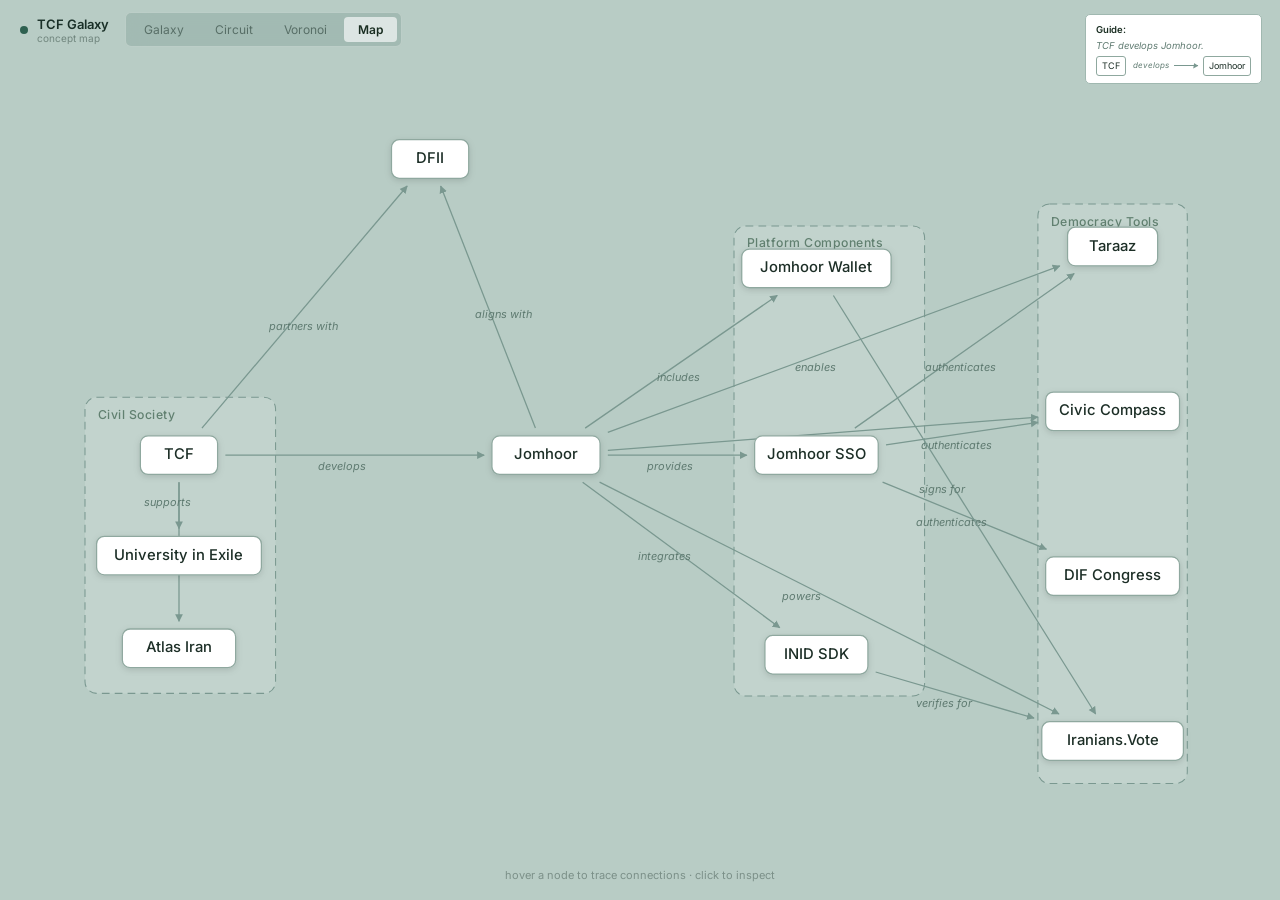
==== map.html @ 9a4f37df "Initial commit: TCF Galaxy — 4 interactive project visualizations - index.html: Force-directed galax" ====
<!DOCTYPE html>
<html lang="en">
<head>
  <meta charset="UTF-8" />
  <meta name="viewport" content="width=device-width, initial-scale=1.0" />
  <title>TCF Galaxy — Concept Map</title>
  <link rel="preconnect" href="https://fonts.googleapis.com" />
  <link href="https://fonts.googleapis.com/css2?family=Inter:wght@300;400;500;600;700&display=swap" rel="stylesheet" />
  <style>
    *, *::before, *::after { box-sizing: border-box; margin: 0; padding: 0; }

    html, body {
      width: 100%; height: 100%;
      overflow: hidden;
      background: #b8ccc5;
      font-family: 'Inter', sans-serif;
      -webkit-font-smoothing: antialiased;
    }

    #g {
      display: block;
      width: 100vw; height: 100vh;
      cursor: default;
      background: #b8ccc5;
    }

    /* ── Node styles ──────────────────────────────────────────── */
    .node-rect {
      fill: white;
      stroke: #8fa89f;
      stroke-width: 1px;
      filter: url(#node-shadow);
      cursor: pointer;
      transition: stroke 0.15s, stroke-width 0.15s;
      rx: 6;
    }
    .node-g:hover .node-rect,
    .node-rect.hovered { stroke: #3a4f47; stroke-width: 1.5px; }
    .node-rect.selected { stroke: #1e3028; stroke-width: 2px; }
    .node-rect.dimmed { opacity: 0.25; }

    .node-label {
      font-family: 'Inter', sans-serif;
      font-size: 11.5px;
      font-weight: 500;
      fill: #1c2e26;
      dominant-baseline: middle;
      text-anchor: middle;
      pointer-events: none;
    }
    .node-label.dimmed { opacity: 0.25; }

    /* ── Edge styles ──────────────────────────────────────────── */
    .edge-line {
      fill: none;
      stroke: #7a9890;
      stroke-width: 1px;
    }
    .edge-line.highlighted { stroke: #2e4438; stroke-width: 1.5px; }
    .edge-line.dimmed { opacity: 0.1; }

    .edge-label {
      font-family: 'Inter', sans-serif;
      font-size: 8.5px;
      font-style: italic;
      fill: #5e7a70;
      dominant-baseline: middle;
      text-anchor: middle;
      pointer-events: none;
    }
    .edge-label.dimmed { opacity: 0.1; }

    /* ── Group region styles ──────────────────────────────────── */
    .group-rect {
      fill: rgba(255,255,255,0.14);
      stroke: #7a9890;
      stroke-width: 0.8px;
      stroke-dasharray: 6,4;
    }
    .group-label {
      font-family: 'Inter', sans-serif;
      font-size: 9.5px;
      font-weight: 500;
      fill: #618070;
      letter-spacing: 0.04em;
    }

    /* ── Panel ─────────────────────────────────────────────────── */
    #panel {
      position: fixed; top: 0; right: 0; bottom: 0;
      width: 360px; max-width: 90vw;
      background: rgba(175,194,188,0.97);
      backdrop-filter: blur(20px);
      -webkit-backdrop-filter: blur(20px);
      border-left: 1px solid rgba(100,140,128,0.3);
      z-index: 20;
      transform: translateX(100%);
      transition: transform 0.48s cubic-bezier(0.4,0,0.2,1);
      overflow-y: auto;
    }
    #panel.open {
      transform: translateX(0);
      box-shadow: -16px 0 50px rgba(0,0,0,0.15);
    }

    #panel-accent { height: 3px; }
    #panel-inner { padding: 0 24px 48px; }

    #panel-head {
      display: flex; align-items: flex-start;
      justify-content: space-between;
      padding-top: 20px; margin-bottom: 14px;
    }
    #panel-close {
      width: 28px; height: 28px; border-radius: 6px;
      background: rgba(0,0,0,0.08); border: none;
      color: rgba(0,0,0,0.45); font-size: 12px;
      cursor: pointer; display: flex; align-items: center;
      justify-content: center; flex-shrink: 0;
      font-family: inherit;
      transition: background 0.2s;
    }
    #panel-close:hover { background: rgba(0,0,0,0.15); color: rgba(0,0,0,0.8); }

    #panel-badge {
      display: inline-flex; align-items: center;
      padding: 2px 10px; border-radius: 20px;
      border: 1px solid; font-size: 9px;
      font-weight: 600; letter-spacing: 0.1em;
      text-transform: uppercase;
    }

    #panel-title {
      font-size: 24px; font-weight: 700;
      color: #1a2e22; margin-top: 10px; line-height: 1.2;
    }
    #panel-fullname { font-size: 11px; color: rgba(26,46,34,0.5); margin-top: 4px; }
    #panel-tagline {
      font-size: 13px; color: rgba(26,46,34,0.8);
      font-style: italic; line-height: 1.55;
      margin-top: 14px; padding-top: 14px;
      border-top: 1px solid rgba(0,0,0,0.09);
    }
    #panel-description {
      font-size: 12.5px; color: rgba(26,46,34,0.6);
      line-height: 1.75; margin-top: 12px;
    }
    #panel-links { display: flex; flex-wrap: wrap; gap: 8px; margin-top: 16px; }
    .panel-link {
      display: inline-flex; align-items: center; gap: 6px;
      padding: 5px 12px; border-radius: 6px; border: 1px solid;
      font-size: 12px; font-weight: 500; text-decoration: none;
      transition: background 0.18s;
    }
    .panel-link:hover { background: rgba(0,0,0,0.07); }

    #panel-related { margin-top: 20px; padding-top: 16px; border-top: 1px solid rgba(0,0,0,0.09); }
    #panel-related-label {
      font-size: 9px; font-weight: 600; letter-spacing: 0.1em;
      text-transform: uppercase; color: rgba(26,46,34,0.35);
      margin-bottom: 9px;
    }
    #panel-related-list { display: flex; flex-wrap: wrap; gap: 7px; }
    .related-chip {
      display: inline-flex; align-items: center; gap: 5px;
      padding: 4px 11px; border-radius: 6px; border: 1px solid;
      background: transparent; font-size: 11.5px; font-family: inherit;
      cursor: pointer; color: #1a2e22;
      transition: background 0.18s;
    }
    .related-chip:hover { background: rgba(0,0,0,0.07); }
    .chip-dot { width: 5px; height: 5px; border-radius: 50%; flex-shrink: 0; }

    /* ── Topbar ──────────────────────────────────────────────── */
    #topbar {
      position: fixed; top: 0; left: 0; right: 0;
      z-index: 10; display: flex; align-items: center;
      gap: 16px; padding: 12px 20px; pointer-events: none;
    }
    #logo { display: flex; align-items: center; gap: 9px; pointer-events: all; }
    #logo-dot { width: 8px; height: 8px; border-radius: 50%; background: #2e6050; }
    #logo-text { font-size: 13px; font-weight: 600; color: #1a3028; }
    #logo-sub { font-size: 10px; color: rgba(26,48,40,0.45); }

    #nav-links {
      display: flex; gap: 3px;
      background: rgba(155,180,172,0.75);
      backdrop-filter: blur(12px);
      border: 1px solid rgba(255,255,255,0.28);
      border-radius: 6px;
      padding: 4px;
      pointer-events: all;
    }
    .design-pill {
      padding: 5px 14px; border-radius: 4px; border: none;
      background: transparent; color: rgba(26,48,40,0.55);
      font-size: 12px; font-family: inherit;
      cursor: pointer; transition: all 0.18s;
    }
    .design-pill:hover { color: #1a3028; background: rgba(255,255,255,0.22); }
    .design-pill.active { background: rgba(255,255,255,0.62); color: #1a2e22; font-weight: 600; }

    /* ── Guide box (top-right, like reference image) ─────────── */
    #guide {
      position: fixed; top: 14px; right: 18px;
      z-index: 10; pointer-events: none;
      background: white; border: 1px solid #a0b8b0;
      border-radius: 5px; padding: 7px 10px;
      font-size: 9.5px; line-height: 1.7;
    }
    #guide strong { font-weight: 600; color: #1a2e22; }
    #guide span { color: #5e7a70; font-style: italic; }
    .guide-arrow {
      display: flex; align-items: center; gap: 5px; margin-top: 2px;
    }
    .guide-box {
      display: inline-block; border: 1px solid #8fa89f;
      border-radius: 3px; padding: 1px 5px;
      font-size: 9px; color: #1c2e26; background: white;
    }
    .guide-line { width: 24px; height: 1px; background: #7a9890; position: relative; display: flex; align-items: center; justify-content: flex-end; }
    .guide-line::after { content: '▶'; font-size: 6px; color: #7a9890; position: absolute; right: -1px; }

    /* ── Hint ─────────────────────────────────────────────────── */
    #hint {
      position: fixed; bottom: 18px; left: 50%;
      transform: translateX(-50%); z-index: 5;
      font-size: 11px; color: rgba(26,48,40,0.38);
      pointer-events: none; text-align: center;
      transition: opacity 0.8s;
    }

    #panel::-webkit-scrollbar { width: 3px; }
    #panel::-webkit-scrollbar-thumb { background: rgba(0,0,0,0.15); border-radius: 3px; }

    @media (max-width: 700px) {
      #panel {
        width: 100%; top: auto; height: 65vh;
        border-left: none;
        border-top: 1px solid rgba(100,140,128,0.3);
        border-radius: 16px 16px 0 0;
        transform: translateY(100%);
      }
      #panel.open { transform: translateY(0); }
      #guide { display: none; }
    }
  </style>
</head>
<body>

  <svg id="g" xmlns="http://www.w3.org/2000/svg"></svg>

  <!-- Panel -->
  <aside id="panel" aria-hidden="true">
    <div id="panel-accent"></div>
    <div id="panel-inner">
      <div id="panel-head">
        <div id="panel-badge"></div>
        <button id="panel-close">✕</button>
      </div>
      <h2 id="panel-title"></h2>
      <p id="panel-fullname"></p>
      <p id="panel-tagline"></p>
      <p id="panel-description"></p>
      <div id="panel-links"></div>
      <div id="panel-related">
        <div id="panel-related-label">Connected to</div>
        <div id="panel-related-list"></div>
      </div>
    </div>
  </aside>

  <!-- Topbar -->
  <header id="topbar">
    <div id="logo">
      <span id="logo-dot"></span>
      <div>
        <div id="logo-text">TCF Galaxy</div>
        <div id="logo-sub">concept map</div>
      </div>
    </div>
    <nav id="nav-links">
      <button class="design-pill" onclick="location.href='index.html'">Galaxy</button>
      <button class="design-pill" onclick="location.href='circuit.html'">Circuit</button>
      <button class="design-pill" onclick="location.href='voronoi.html'">Voronoi</button>
      <button class="design-pill active">Map</button>
    </nav>
  </header>

  <!-- Guide (top-right reference legend) -->
  <div id="guide">
    <strong>Guide:</strong><br/>
    <span>TCF develops Jomhoor.</span>
    <div class="guide-arrow">
      <div class="guide-box">TCF</div>
      <div style="display:flex;align-items:center;gap:3px;color:#5e7a70;font-size:8px;font-style:italic">
        &nbsp;develops&nbsp;
        <div class="guide-line"></div>
      </div>
      <div class="guide-box">Jomhoor</div>
    </div>
  </div>

  <div id="hint">hover a node to trace connections · click to inspect</div>

  <script src="data.js"></script>
  <script>
  'use strict';
  (function () {

    /* ── Relationship labels for each directed edge ──────────── */
    const EDGE_LABELS = {
      'tcf→dfii':              'partners with',
      'tcf→jomhoor':           'develops',
      'tcf→atlas':             'operates',
      'tcf→university':        'supports',
      'jomhoor→dfii':          'aligns with',
      'jomhoor→wallet':        'includes',
      'jomhoor→iranians-vote': 'powers',
      'jomhoor→taraaz':        'enables',
      'jomhoor→compass':       'enables',
      'jomhoor→sso':           'provides',
      'jomhoor→inid':          'integrates',
      'sso→taraaz':            'authenticates',
      'sso→compass':           'authenticates',
      'sso→difcongress':       'authenticates',
      'inid→iranians-vote':    'verifies for',
      'wallet→iranians-vote':  'signs for',
    };

    /* ── Fixed SVG layout positions (viewBox coords) ─────────── */
    const svg = document.getElementById('g');
    svg.setAttribute('preserveAspectRatio', 'xMidYMid meet');

    const POS = {
      'tcf':           { x: 145, y: 330 },
      'dfii':          { x: 340, y: 100 },
      'jomhoor':       { x: 430, y: 330 },
      'wallet':        { x: 640, y: 185 },
      'sso':           { x: 640, y: 330 },
      'inid':          { x: 640, y: 485 },
      'taraaz':        { x: 870, y: 168 },
      'compass':       { x: 870, y: 296 },
      'difcongress':   { x: 870, y: 424 },
      'iranians-vote': { x: 870, y: 552 },
      'atlas':         { x: 145, y: 480 },
      'university':    { x: 145, y: 408 },
    };

    /* ── Node box half-dimensions (px in viewBox space) ─────── */
    const DIM = {
      'tcf':           { hw: 30,  hh: 15 },
      'dfii':          { hw: 30,  hh: 15 },
      'jomhoor':       { hw: 42,  hh: 15 },
      'wallet':        { hw: 58,  hh: 15 },
      'sso':           { hw: 48,  hh: 15 },
      'inid':          { hw: 40,  hh: 15 },
      'taraaz':        { hw: 35,  hh: 15 },
      'compass':       { hw: 52,  hh: 15 },
      'difcongress':   { hw: 52,  hh: 15 },
      'iranians-vote': { hw: 55,  hh: 15 },
      'atlas':         { hw: 44,  hh: 15 },
      'university':    { hw: 64,  hh: 15 },
    };

    // Compute tight content bounds from nodes
    const PAD = 75;
    let bMinX = Infinity, bMinY = Infinity, bMaxX = -Infinity, bMaxY = -Infinity;
    for (const [id, p] of Object.entries(POS)) {
      const d = DIM[id];
      bMinX = Math.min(bMinX, p.x - d.hw);
      bMaxX = Math.max(bMaxX, p.x + d.hw);
      bMinY = Math.min(bMinY, p.y - d.hh);
      bMaxY = Math.max(bMaxY, p.y + d.hh);
    }
    const CX = bMinX - PAD, CY = bMinY - PAD;
    const CW = (bMaxX - bMinX) + PAD * 2, CH = (bMaxY - bMinY) + PAD * 2;

    // Dynamic viewBox: fills any screen shape, graph always centered
    function fitViewBox() {
      const sw = window.innerWidth, sh = window.innerHeight;
      const contentAR = CW / CH;
      const screenAR  = sw / sh;
      if (screenAR >= contentAR) {
        // Screen wider: extend left/right
        const newVW = CH * screenAR;
        const ox = (newVW - CW) / 2;
        svg.setAttribute('viewBox', `${CX - ox} ${CY} ${newVW} ${CH}`);
      } else {
        // Screen taller: extend top/bottom
        const newVH = CW / screenAR;
        const oy = (newVH - CH) / 2;
        svg.setAttribute('viewBox', `${CX} ${CY - oy} ${CW} ${newVH}`);
      }
    }
    fitViewBox();
    window.addEventListener('resize', fitViewBox);

    /* ── State ─────────────────────────────────────────────────── */
    let selectedId = null;
    let hoveredId  = null;

    /* ── SVG namespace helper ──────────────────────────────────── */
    const NS = 'http://www.w3.org/2000/svg';
    function svgEl(tag, attrs = {}) {
      const e = document.createElementNS(NS, tag);
      for (const [k, v] of Object.entries(attrs)) e.setAttribute(k, v);
      return e;
    }

    /* ── Defs: shadow filter + arrow markers ───────────────────── */
    const defs = svgEl('defs');

    const flt = svgEl('filter', { id: 'node-shadow', x: '-15%', y: '-20%', width: '130%', height: '140%' });
    flt.appendChild(svgEl('feDropShadow', { dx: '0', dy: '1.5', stdDeviation: '2.5', 'flood-color': 'rgba(0,0,0,0.13)' }));
    defs.appendChild(flt);

    // Default arrow
    function makeArrow(id, fillColor) {
      const m = svgEl('marker', { id, markerWidth: '7', markerHeight: '7', refX: '5.5', refY: '3.5', orient: 'auto' });
      m.appendChild(svgEl('path', { d: 'M0,0.5 L0,6.5 L6,3.5 Z', fill: fillColor }));
      return m;
    }
    defs.appendChild(makeArrow('arr',     '#7a9890'));
    defs.appendChild(makeArrow('arr-hi',  '#2e4438'));
    defs.appendChild(makeArrow('arr-dim', 'rgba(122,152,144,0.15)'));
    svg.appendChild(defs);

    /* ── Group region layer ─────────────────────────────────────── */
    const groupLayer = svgEl('g');

    // Jomhoor platform background (wallet, sso, inid columns)
    const platformRect = svgEl('rect', {
      class: 'group-rect',
      x: 576, y: 152, width: 148, height: 365, rx: 9,
    });
    const platformLabel = svgEl('text', { class: 'group-label', x: 586, y: 168 });
    platformLabel.textContent = 'Platform Components';
    groupLayer.appendChild(platformRect);
    groupLayer.appendChild(platformLabel);

    // Democracy tools background (taraaz, compass, difcongress, iranians-vote)
    const democRect = svgEl('rect', {
      class: 'group-rect',
      x: 812, y: 135, width: 116, height: 450, rx: 9,
    });
    const democLabel = svgEl('text', { class: 'group-label', x: 822, y: 152 });
    democLabel.textContent = 'Democracy Tools';
    groupLayer.appendChild(democRect);
    groupLayer.appendChild(democLabel);

    // TCF community nodes (left column)
    const commRect = svgEl('rect', {
      class: 'group-rect',
      x: 72, y: 285, width: 148, height: 230, rx: 9,
    });
    const commLabel = svgEl('text', { class: 'group-label', x: 82, y: 302 });
    commLabel.textContent = 'Civil Society';
    groupLayer.appendChild(commRect);
    groupLayer.appendChild(commLabel);

    svg.appendChild(groupLayer);

    /* ── Edge layer ─────────────────────────────────────────────── */
    const edgeLayer = svgEl('g');
    svg.appendChild(edgeLayer);

    /* ── Node layer ─────────────────────────────────────────────── */
    const nodeLayer = svgEl('g');
    svg.appendChild(nodeLayer);

    /* ── Connected-node lookup ─────────────────────────────────── */
    function connectedIds(id) {
      const s = new Set();
      TCF_DATA.links.forEach(l => {
        if (l.source === id) s.add(l.target);
        if (l.target === id) s.add(l.source);
      });
      return s;
    }

    /* ── Clip line endpoint to rect border ─────────────────────── */
    function clipEnd(fx, fy, tx, ty, hw, hh) {
      const pad = 6;
      const hw2 = hw + pad, hh2 = hh + pad;
      const dx = tx - fx, dy = ty - fy;
      const dist = Math.hypot(dx, dy);
      if (dist === 0) return { x: tx, y: ty };
      const ux = dx / dist, uy = dy / dist;
      const tx1 = Math.abs(ux) > 1e-9 ? hw2 / Math.abs(ux) : Infinity;
      const ty1 = Math.abs(uy) > 1e-9 ? hh2 / Math.abs(uy) : Infinity;
      const t = Math.min(tx1, ty1);
      return { x: tx - ux * t, y: ty - uy * t };
    }

    /* ── Build edges ──────────────────────────────────────────── */
    const edgePaths  = {};
    const edgeLabels = {};

    TCF_DATA.links.forEach(link => {
      const sp = POS[link.source], tp = POS[link.target];
      const sd = DIM[link.source], td = DIM[link.target];
      if (!sp || !tp) return;

      const from = clipEnd(tp.x, tp.y, sp.x, sp.y, sd.hw, sd.hh);
      const to   = clipEnd(sp.x, sp.y, tp.x, tp.y, td.hw, td.hh);
      const key  = `${link.source}→${link.target}`;

      const line = svgEl('line', {
        class: 'edge-line',
        x1: from.x, y1: from.y,
        x2: to.x,   y2: to.y,
        'marker-end': 'url(#arr)',
        'data-src': link.source,
        'data-tgt': link.target,
      });
      edgeLayer.appendChild(line);
      edgePaths[key] = line;

      // Label at 45% along the edge, offset perpendicularly
      const lbl = EDGE_LABELS[key];
      if (lbl) {
        const mx = from.x + (to.x - from.x) * 0.45;
        const my = from.y + (to.y - from.y) * 0.45;
        const edx = to.x - from.x, edy = to.y - from.y;
        const elen = Math.hypot(edx, edy);
        const perpX = elen > 0 ? -edy / elen * 9 : 0;
        const perpY = elen > 0 ?  edx / elen * 9 : 0;

        const txt = svgEl('text', {
          class: 'edge-label',
          x: mx + perpX, y: my + perpY,
        });
        txt.textContent = lbl;
        edgeLayer.appendChild(txt);
        edgeLabels[key] = txt;
      }
    });

    /* ── Build nodes ──────────────────────────────────────────── */
    const nodeRects  = {};
    const nodeLabels = {};

    TCF_DATA.nodes.forEach(node => {
      const p = POS[node.id];
      const d = DIM[node.id];
      if (!p) return;

      const g = svgEl('g', { class: 'node-g', 'data-id': node.id });

      const rect = svgEl('rect', {
        class: 'node-rect',
        x: p.x - d.hw, y: p.y - d.hh,
        width: d.hw * 2, height: d.hh * 2,
        rx: 6,
      });

      const label = svgEl('text', { class: 'node-label', x: p.x, y: p.y });
      label.textContent = node.label;

      g.appendChild(rect);
      g.appendChild(label);
      nodeLayer.appendChild(g);

      nodeRects[node.id]  = rect;
      nodeLabels[node.id] = label;

      g.addEventListener('click', e => { e.stopPropagation(); onSelect(node); });
      g.addEventListener('mouseenter', () => { hoveredId = node.id; render(); });
      g.addEventListener('mouseleave', () => { if (hoveredId === node.id) { hoveredId = null; render(); } });
    });

    /* ── Render: apply highlight/dim classes ──────────────────── */
    function render() {
      const active = selectedId || hoveredId;
      const conn   = active ? connectedIds(active) : null;

      TCF_DATA.nodes.forEach(n => {
        const r = nodeRects[n.id];
        const l = nodeLabels[n.id];
        if (!r) return;
        const isActive = !active || n.id === active || conn.has(n.id);
        r.classList.toggle('dimmed',   !isActive);
        r.classList.toggle('selected', n.id === selectedId);
        r.classList.toggle('hovered',  n.id === hoveredId && n.id !== selectedId);
        l.classList.toggle('dimmed',   !isActive);
      });

      TCF_DATA.links.forEach(link => {
        const key = `${link.source}→${link.target}`;
        const line = edgePaths[key];
        const txt  = edgeLabels[key];
        const isEdgeActive = !active || link.source === active || link.target === active;
        const isDimmed = !!active && !isEdgeActive;

        if (line) {
          line.classList.toggle('dimmed',      isDimmed);
          line.classList.toggle('highlighted', isEdgeActive && !!active);
          line.setAttribute('marker-end',
            isDimmed        ? 'url(#arr-dim)' :
            isEdgeActive && active ? 'url(#arr-hi)' :
                            'url(#arr)');
        }
        if (txt) txt.classList.toggle('dimmed', isDimmed);
      });
    }

    /* ── Panel ─────────────────────────────────────────────────── */
    function showPanel(node) {
      const conn    = connectedIds(node.id);
      const related = TCF_DATA.nodes.filter(n => conn.has(n.id));

      document.getElementById('panel-title').textContent       = node.label;
      document.getElementById('panel-fullname').textContent    = node.fullName;
      document.getElementById('panel-tagline').textContent     = node.tagline;
      document.getElementById('panel-description').textContent = node.description;

      const badge = document.getElementById('panel-badge');
      badge.textContent    = node.status;
      badge.style.color    = node.color;
      badge.style.borderColor = node.color;

      document.getElementById('panel-accent').style.background = node.color;

      document.getElementById('panel-links').innerHTML = (node.links || [])
        .map(l => `<a href="${l.url}" target="_blank" rel="noopener" class="panel-link"
                      style="border-color:${node.color}44;color:${node.color}">${l.label} ↗</a>`)
        .join('');

      const relList = document.getElementById('panel-related-list');
      relList.innerHTML = related
        .map(n => `<button class="related-chip" data-id="${n.id}"
                           style="border-color:${n.color}40">
                     <span class="chip-dot" style="background:${n.color}"></span>${n.label}
                   </button>`)
        .join('');
      relList.querySelectorAll('.related-chip').forEach(btn => {
        btn.addEventListener('click', e => {
          e.stopPropagation();
          const n = TCF_DATA.nodes.find(x => x.id === btn.dataset.id);
          if (n) onSelect(n);
        });
      });

      document.getElementById('panel').setAttribute('aria-hidden', 'false');
      document.getElementById('panel').classList.add('open');
      document.getElementById('hint').style.opacity = '0';
    }

    function closePanel() {
      selectedId = null;
      document.getElementById('panel').setAttribute('aria-hidden', 'true');
      document.getElementById('panel').classList.remove('open');
      render();
    }

    function onSelect(node) {
      selectedId = node.id;
      showPanel(node);
      render();
    }

    document.getElementById('panel-close').addEventListener('click', e => { e.stopPropagation(); closePanel(); });
    document.addEventListener('click',   () => { if (selectedId) closePanel(); });
    document.addEventListener('keydown', e => { if (e.key === 'Escape') closePanel(); });

    /* ── Initial render ─────────────────────────────────────── */
    render();

  })();
  </script>
</body>
</html>
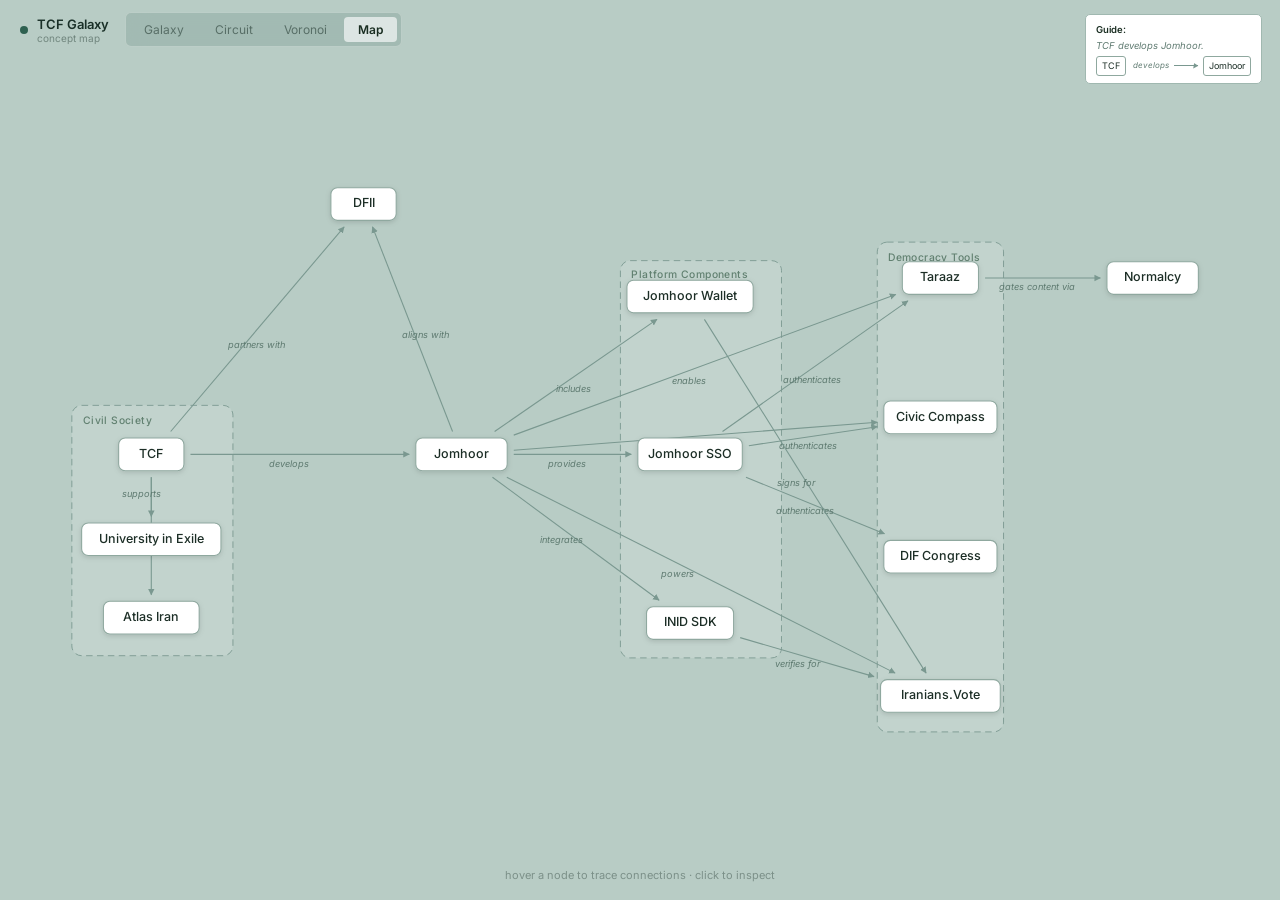
==== commit 2f8f2ab9: "Add 'normalcy' node and connection to the concept map" ====
--- a/map.html
+++ b/map.html
@@ -326,6 +326,7 @@
       'sso→difcongress':       'authenticates',
       'inid→iranians-vote':    'verifies for',
       'wallet→iranians-vote':  'signs for',
+      'taraaz→normalcy':       'gates content via',
     };
 
     /* ── Fixed SVG layout positions (viewBox coords) ─────────── */
@@ -345,6 +346,7 @@
       'iranians-vote': { x: 870, y: 552 },
       'atlas':         { x: 145, y: 480 },
       'university':    { x: 145, y: 408 },
+      'normalcy':      { x: 1065, y: 168 },
     };
 
     /* ── Node box half-dimensions (px in viewBox space) ─────── */
@@ -361,6 +363,7 @@
       'iranians-vote': { hw: 55,  hh: 15 },
       'atlas':         { hw: 44,  hh: 15 },
       'university':    { hw: 64,  hh: 15 },
+      'normalcy':      { hw: 42,  hh: 15 },
     };
 
     // Compute tight content bounds from nodes
